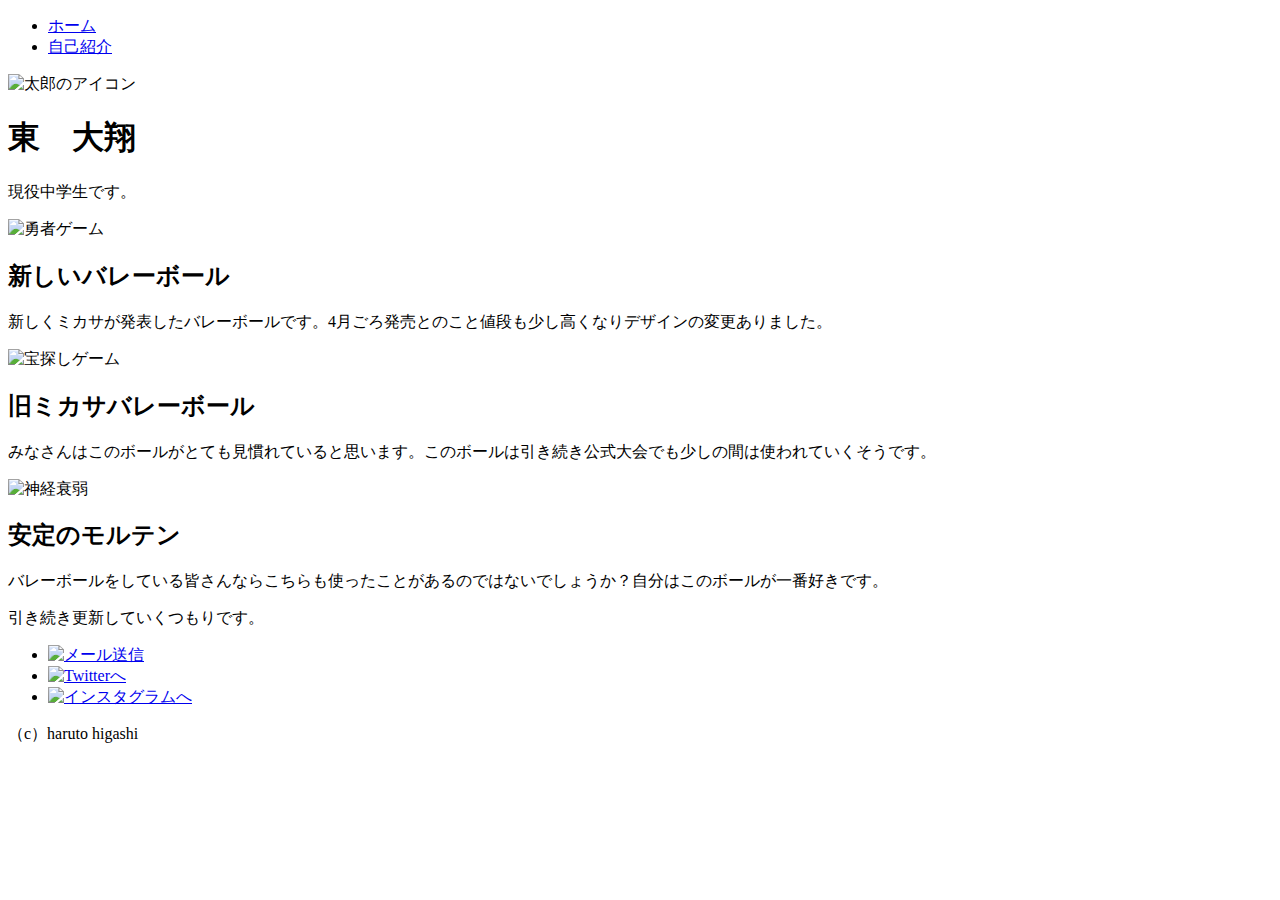
==== index.html @ bc9429cd "Create index.html" ====
<!DOCTYPE html>
<html>
<head>
  <meta charset="utf-8">
  <title>東　大翔のブログ</title>
  <link rel="icon"href="favicon.ico">
  <meta nema="description"content="東　大翔のブログサイトはるとはるとはると">
    <link rel="stylesheet"href="css/styles.css">
  </head>
  <body>
    <header>
      <nav>
        <ul>
        <li class="current">
        <a href="index.html">
          ホーム
        </a>
        </li>
        <li>
         <a href="about.html">
          自己紹介
        </a>
        </li>
        </ul>
      </nav>
    </header>

 <section>
   <img src="img/a.jpg"widht="140"height="140"alt="太郎のアイコン" class="icon">
   <h1>東　大翔</h1>
   <p>現役中学生です。</p>

<div class="works">
  <section>
    <img src="img/s.jpg"widht="400"height="260"alt="勇者ゲーム">
    <h2>新しいバレーボール</h2>
    <p>新しくミカサが発表したバレーボールです。4月ごろ発売とのこと値段も少し高くなりデザインの変更ありました。</p>
  </section>
  <section>
    <img src="img/m.jpg"widht="400"height="260"alt="宝探しゲーム">
    <h2>旧ミカサバレーボール</h2>
    <p>みなさんはこのボールがとても見慣れていると思います。このボールは引き続き公式大会でも少しの間は使われていくそうです。</p>
    </section>
    <section>
      <img src="img/b.jpg"widht="400"height="260"alt="神経衰弱">
      <h2>安定のモルテン</h2>
      <p>バレーボールをしている皆さんならこちらも使ったことがあるのではないでしょうか？自分はこのボールが一番好きです。</p>
     <p>引き続き更新していくつもりです。
    </section>

 </section>


<footer>
  <ul>
  <li>
<a href="mailto:nipponn_haruto@yahoo.co.jp" target="_blank">
    <img src="img/d.jpg"widht="40"height="30"alt="メール送信">
  </a>
  </li>
    <li>
      <a href="https://twitter.com/0102haruto8610" target="_blank">
      <img src="img/j.jpg"widht="30"height="30"alt="Twitterへ">
</a>
    </li>
    <li>
  <a href="https://www.instagram.com/nipponn_haruto/" target="_blank">
        <img src="img/i.jpg"widht="30"height="30"alt="インスタグラムへ">
</a>
      </li>
  </ul>
<p>（c）haruto higashi</p>
</footer>
    </body>
</html>
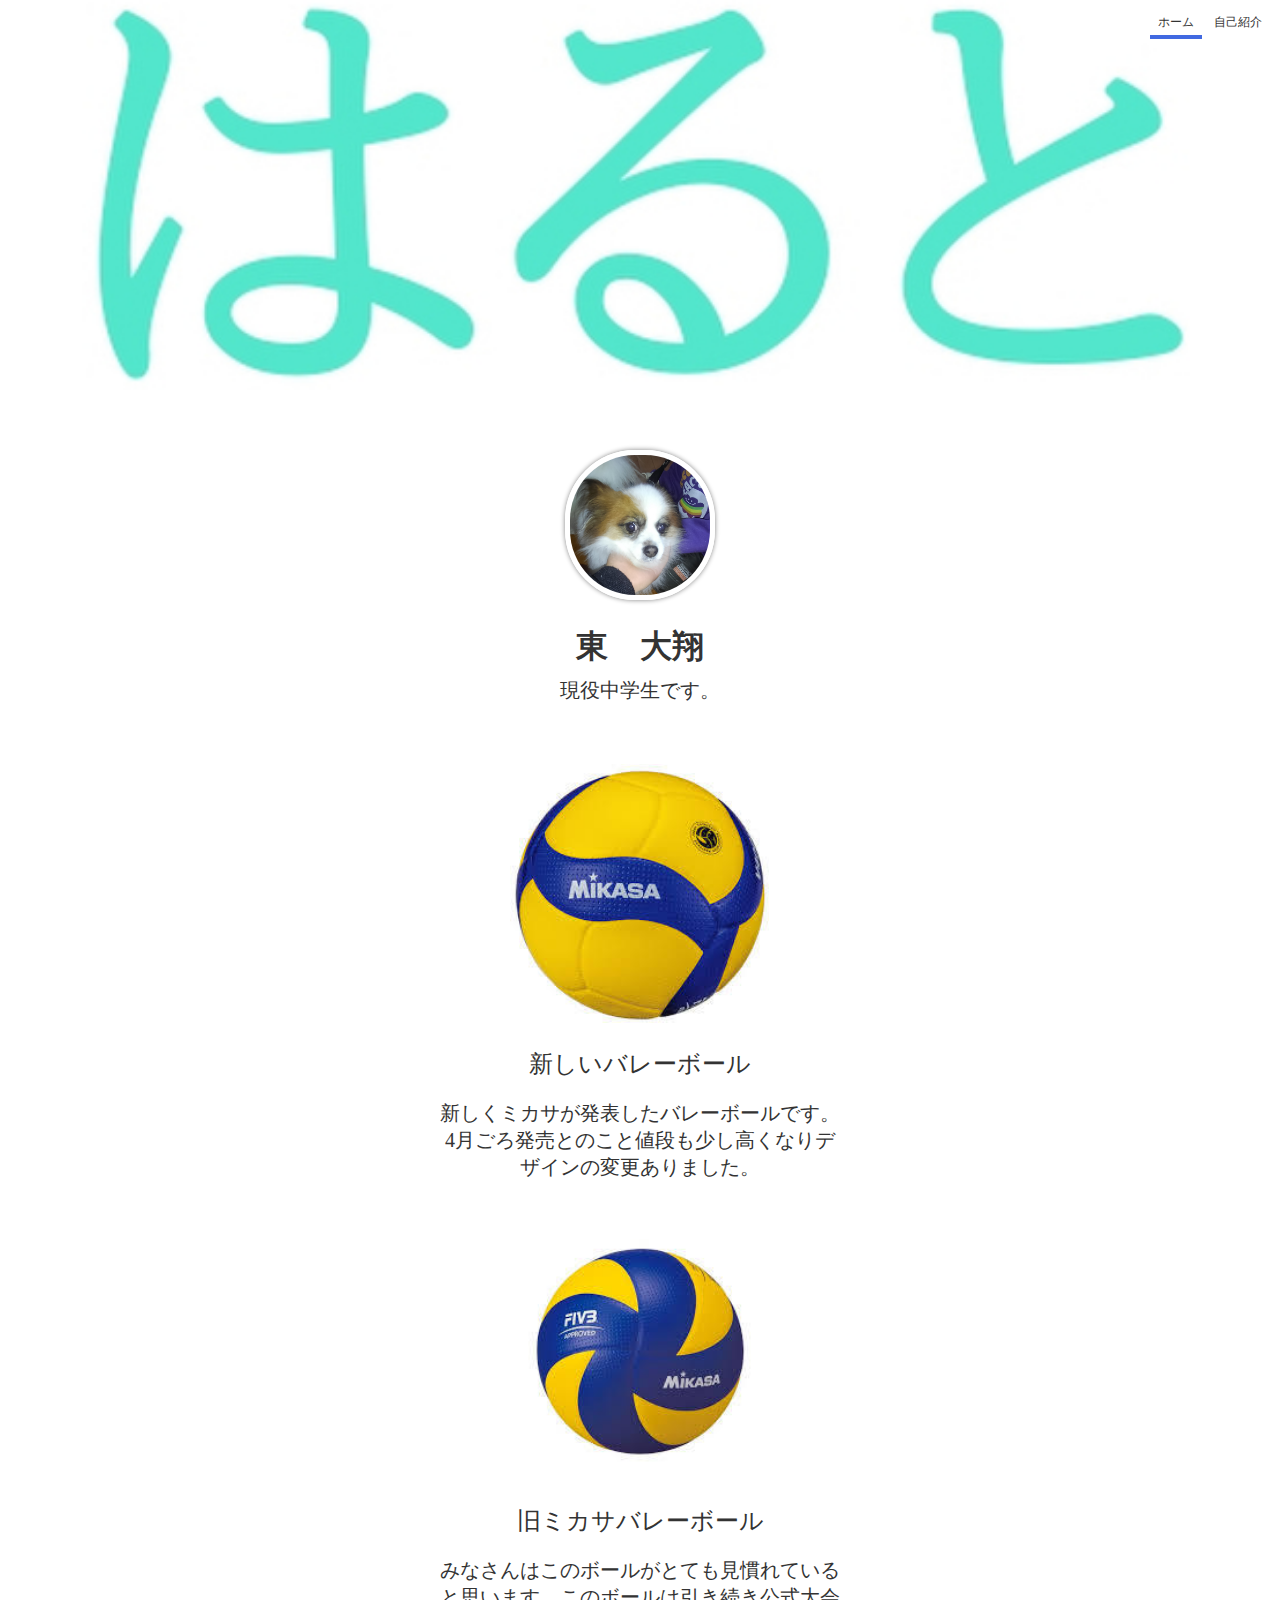
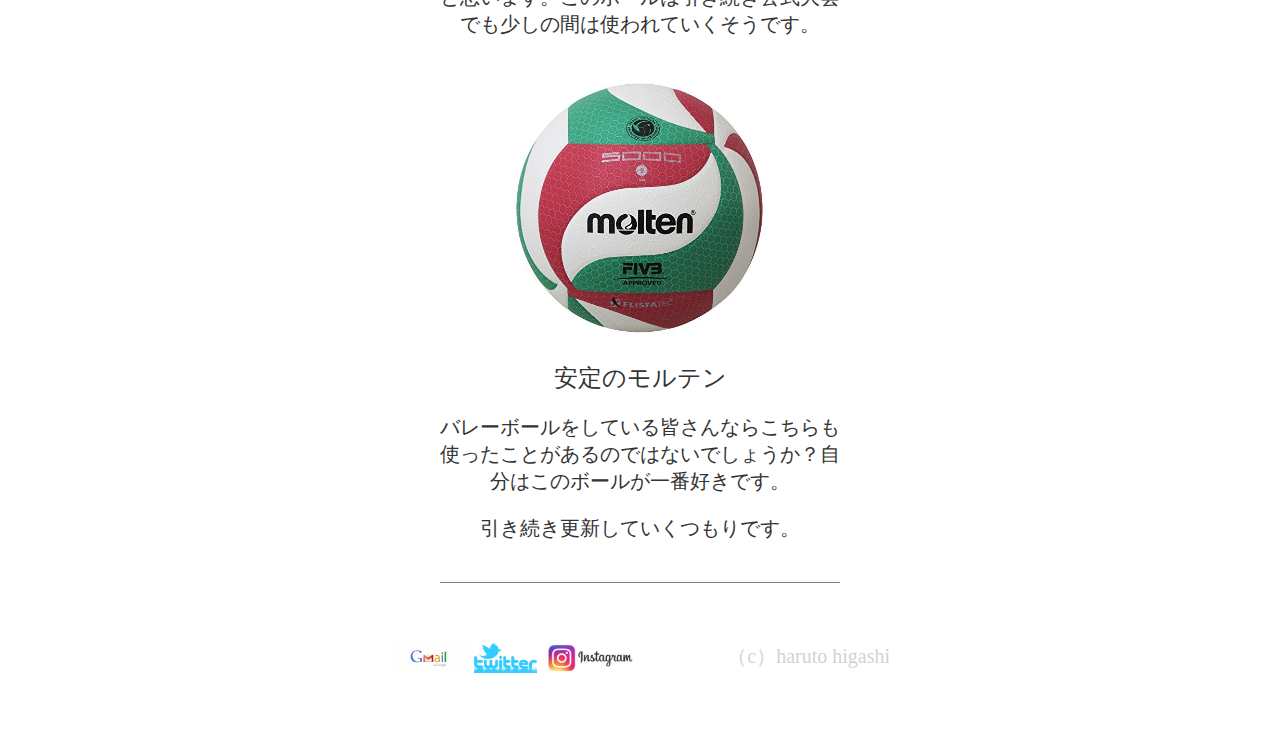
==== commit c9d0815c: "Update index.html" ====
--- a/index.html
+++ b/index.html
@@ -64,7 +64,7 @@
 </a>
     </li>
     <li>
-  <a href="https://www.instagram.com/nipponn_haruto/" target="_blank">
+  <a href="https://www.instagram.com/haruto8610hh/" target="_blank">
         <img src="img/i.jpg"widht="30"height="30"alt="インスタグラムへ">
 </a>
       </li>
--- a/css/styles.css
+++ b/css/styles.css
@@ -0,0 +1,108 @@
+body{
+   color:#333;
+  font-family: verdana. sans-serif;
+margin:0;
+padding-left: 0;
+    }
+
+header{
+  text-align: right;
+  padding: 10px;
+  background-image: url(../img/h.jpeg);
+  height: 370px;
+  background-size: cover;
+  background-position: 50% 50%;
+  margin-bottom: 60px;
+}
+
+header ul{
+  margin: 0;
+  list-style-type: none;
+  padding-left:0;
+}
+
+header li{
+  display: inline-block;
+  padding: 4px 8px;
+  font-size: 12px;
+}
+
+a{
+  text-decoration: none;
+  color: inherit;
+}
+
+header li>a:hover{
+  color: royalblue;
+}
+
+.current{
+  border-bottom: 4px solid royalblue;
+}
+
+section{
+  text-align: center;
+}
+
+section h2{
+  font-weight: normal;
+  }
+
+  section h1
+{
+  margin-bottom: 8px;
+}
+section p{
+  margin-top: 0;
+  font-size: 20px;
+}
+
+.icon{
+  border-radius: 70px;
+border: 5px solid white;
+box-shadow: 0 0 5px gray;
+}
+
+.works{
+  width: 400px;
+  margin: 60px auto;
+  border-bottom: 1px solid gray;
+}
+
+.works>section{
+  margin-bottom: 40px
+}
+.works h2,
+.works p{
+  text-align: center;
+}
+
+footer{
+  width: 500px;
+  margin:0 auto 60px;
+}
+
+footer ul{
+  margin: 0;
+  list-style-type: none;
+  padding-left:0;
+  float: left;
+}
+
+footer li{
+  display: inline-block;
+}
+
+footer li>a:hover{
+  opacity: 0.6;
+}
+
+footer p{
+  color: lightgray;
+  font-size: 20px;
+  text-align: right;
+}
+
+.aa{
+  padding-inline-start: 0;
+}
